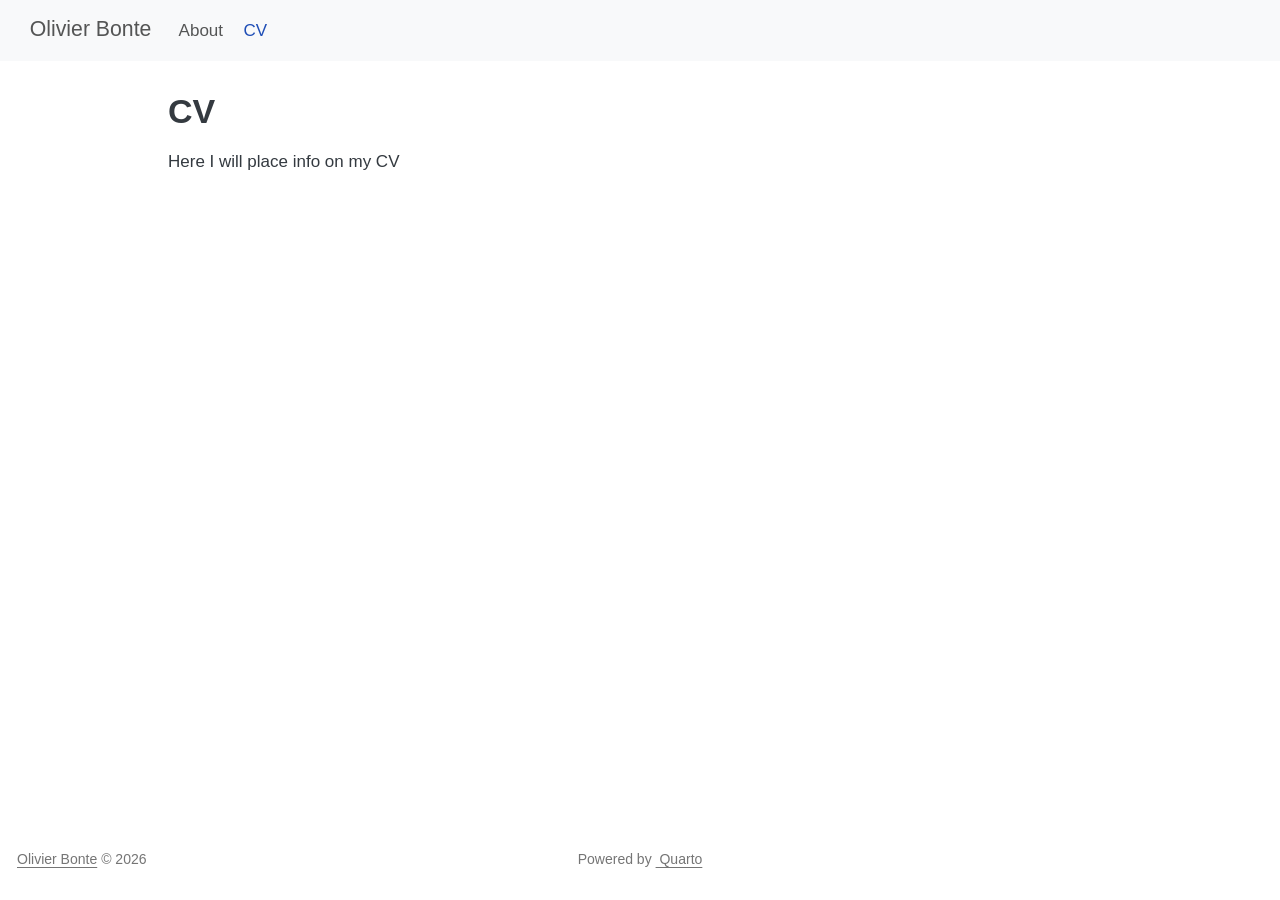
==== index.html @ fb82243d "Built site for gh-pages" ====
<html xmlns="http://www.w3.org/1999/xhtml">    
  <head>      
    <title>Redirect to CV.html</title>      
    <meta http-equiv="refresh" content="0;URL='CV.html'" />    
  </head>    
  <body> 
  </body>  
</html>
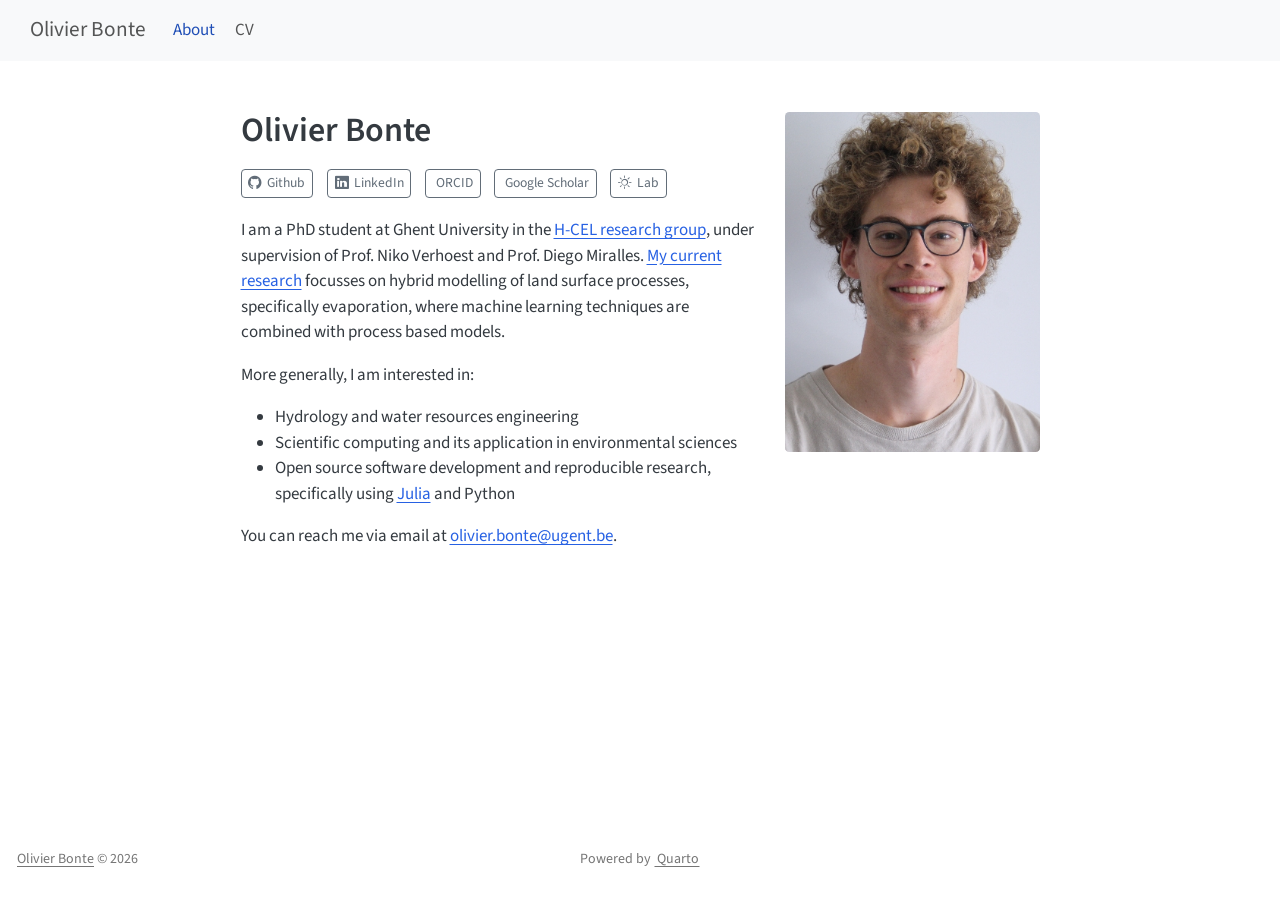
==== commit 1010b125: "Built site for gh-pages" ====
--- a/index.html
+++ b/index.html
@@ -1,8 +1,573 @@
-<html xmlns="http://www.w3.org/1999/xhtml">    
-  <head>      
-    <title>Redirect to CV.html</title>      
-    <meta http-equiv="refresh" content="0;URL='CV.html'" />    
-  </head>    
-  <body> 
-  </body>  
-</html>     
+<!DOCTYPE html>
+<html xmlns="http://www.w3.org/1999/xhtml" lang="en" xml:lang="en"><head>
+
+<meta charset="utf-8">
+<meta name="generator" content="quarto-1.8.26">
+
+<meta name="viewport" content="width=device-width, initial-scale=1.0, user-scalable=yes">
+
+
+<title>Olivier Bonte</title>
+<style>
+code{white-space: pre-wrap;}
+span.smallcaps{font-variant: small-caps;}
+div.columns{display: flex; gap: min(4vw, 1.5em);}
+div.column{flex: auto; overflow-x: auto;}
+div.hanging-indent{margin-left: 1.5em; text-indent: -1.5em;}
+ul.task-list{list-style: none;}
+ul.task-list li input[type="checkbox"] {
+  width: 0.8em;
+  margin: 0 0.8em 0.2em -1em; /* quarto-specific, see https://github.com/quarto-dev/quarto-cli/issues/4556 */ 
+  vertical-align: middle;
+}
+</style>
+
+
+<script src="site_libs/quarto-nav/quarto-nav.js"></script>
+<script src="site_libs/quarto-nav/headroom.min.js"></script>
+<script src="site_libs/clipboard/clipboard.min.js"></script>
+<script src="site_libs/quarto-search/autocomplete.umd.js"></script>
+<script src="site_libs/quarto-search/fuse.min.js"></script>
+<script src="site_libs/quarto-search/quarto-search.js"></script>
+<meta name="quarto:offset" content="./">
+<script src="site_libs/quarto-html/quarto.js" type="module"></script>
+<script src="site_libs/quarto-html/tabsets/tabsets.js" type="module"></script>
+<script src="site_libs/quarto-html/axe/axe-check.js" type="module"></script>
+<script src="site_libs/quarto-html/popper.min.js"></script>
+<script src="site_libs/quarto-html/tippy.umd.min.js"></script>
+<link href="site_libs/quarto-html/tippy.css" rel="stylesheet">
+<link href="site_libs/quarto-html/quarto-syntax-highlighting-587c61ba64f3a5504c4d52d930310e48.css" rel="stylesheet" id="quarto-text-highlighting-styles">
+<script src="site_libs/bootstrap/bootstrap.min.js"></script>
+<link href="site_libs/bootstrap/bootstrap-icons.css" rel="stylesheet">
+<link href="site_libs/bootstrap/bootstrap-18102c1e2682315b4e22595c1e4b516d.min.css" rel="stylesheet" append-hash="true" id="quarto-bootstrap" data-mode="light">
+<script src="site_libs/quarto-contrib/iconify-3.0.0/iconify-icon.min.js"></script>
+<script id="quarto-search-options" type="application/json">{
+  "location": "navbar",
+  "copy-button": false,
+  "collapse-after": 3,
+  "panel-placement": "end",
+  "type": "overlay",
+  "limit": 50,
+  "keyboard-shortcut": [
+    "f",
+    "/",
+    "s"
+  ],
+  "show-item-context": false,
+  "language": {
+    "search-no-results-text": "No results",
+    "search-matching-documents-text": "matching documents",
+    "search-copy-link-title": "Copy link to search",
+    "search-hide-matches-text": "Hide additional matches",
+    "search-more-match-text": "more match in this document",
+    "search-more-matches-text": "more matches in this document",
+    "search-clear-button-title": "Clear",
+    "search-text-placeholder": "",
+    "search-detached-cancel-button-title": "Cancel",
+    "search-submit-button-title": "Submit",
+    "search-label": "Search"
+  }
+}</script>
+
+
+<link rel="stylesheet" href="styles.css">
+</head>
+
+<body class="nav-fixed fullcontent quarto-light">
+
+<div id="quarto-search-results"></div>
+  <header id="quarto-header" class="headroom fixed-top">
+    <nav class="navbar navbar-expand-lg " data-bs-theme="dark">
+      <div class="navbar-container container-fluid">
+      <div class="navbar-brand-container mx-auto">
+    <a class="navbar-brand" href="./index.html">
+    <span class="navbar-title">Olivier Bonte</span>
+    </a>
+  </div>
+            <div id="quarto-search" class="" title="Search"></div>
+          <button class="navbar-toggler" type="button" data-bs-toggle="collapse" data-bs-target="#navbarCollapse" aria-controls="navbarCollapse" role="menu" aria-expanded="false" aria-label="Toggle navigation" onclick="if (window.quartoToggleHeadroom) { window.quartoToggleHeadroom(); }">
+  <span class="navbar-toggler-icon"></span>
+</button>
+          <div class="collapse navbar-collapse" id="navbarCollapse">
+            <ul class="navbar-nav navbar-nav-scroll me-auto">
+  <li class="nav-item">
+    <a class="nav-link active" href="./index.html" aria-current="page"> 
+<span class="menu-text">About</span></a>
+  </li>  
+  <li class="nav-item">
+    <a class="nav-link" href="./CV.html"> 
+<span class="menu-text">CV</span></a>
+  </li>  
+</ul>
+          </div> <!-- /navcollapse -->
+            <div class="quarto-navbar-tools">
+</div>
+      </div> <!-- /container-fluid -->
+    </nav>
+</header>
+<!-- content -->
+<div id="quarto-content" class="quarto-container page-columns page-rows-contents page-layout-article page-navbar">
+<!-- sidebar -->
+<!-- margin-sidebar -->
+    
+<!-- main -->
+<div class="quarto-about-solana column-body">
+  <div class="about-entity">
+    <div class="entity-contents">
+      <header id="title-block-header" class="quarto-title-block default">
+<div class="quarto-title">
+<h1 class="title">Olivier Bonte</h1>
+</div>
+<div class="quarto-title-meta">
+  </div>
+</header> <div class="about-links">
+  <a href="https://github.com/olivierbonte" class="about-link" rel="" target="">
+    <i class="bi bi-github"></i>
+     <span class="about-link-text">Github</span>
+  </a>
+  <a href="https://www.linkedin.com/in/olivier-bonte-90205324b/" class="about-link" rel="" target="">
+    <i class="bi bi-linkedin"></i>
+     <span class="about-link-text">LinkedIn</span>
+  </a>
+  <a href="https://orcid.org/0000-0003-1806-7572" class="about-link" rel="" target="">
+     <span class="about-link-text"><iconify-icon role="img" inline="" icon="fa7-brands:orcid" aria-label="Icon orcid from fa7-brands Iconify.design set." title="Icon orcid from fa7-brands Iconify.design set."></iconify-icon> ORCID</span>
+  </a>
+  <a href="https://scholar.google.com/citations?user=fWr3m00AAAAJ&amp;hl=en" class="about-link" rel="" target="">
+     <span class="about-link-text"><iconify-icon role="img" inline="" icon="academicons:google-scholar" aria-label="Icon google-scholar from academicons Iconify.design set." title="Icon google-scholar from academicons Iconify.design set."></iconify-icon> Google Scholar</span>
+  </a>
+  <a href="https://www.ugent.be/bw/environment/en/research/h-cel" class="about-link" rel="" target="">
+    <i class="bi bi-sun"></i>
+     <span class="about-link-text">Lab</span>
+  </a>
+</div>
+      <div class="about-contents"><main class="content" id="quarto-document-content">
+<p>I am a PhD student at Ghent University in the <a href="https://www.ugent.be/bw/environment/en/research/h-cel">H-CEL research group</a>, under supervision of Prof.&nbsp;Niko Verhoest and Prof.&nbsp;Diego Miralles. <a href="https://github.com/olivierbonte/DifferentiableEvaporation">My current research</a> focusses on hybrid modelling of land surface processes, specifically evaporation, where machine learning techniques are combined with process based models.</p>
+<p>More generally, I am interested in:</p>
+<ul>
+<li>Hydrology and water resources engineering</li>
+<li>Scientific computing and its application in environmental sciences</li>
+<li>Open source software development and reproducible research, specifically using <a href="https://julialang.org/">Julia</a> and Python</li>
+</ul>
+<p>You can reach me via email at <a href="mailto:olivier.bonte@ugent.be">olivier.bonte@ugent.be</a>.</p>
+
+
+</main></div>
+    </div>
+    <img src="data/figures/ugentcard.jpg" class="about-image
+  rounded " style="width: 15em;">
+  </div>
+</div>
+ <!-- /main -->
+<script id="quarto-html-after-body" type="application/javascript">
+  window.document.addEventListener("DOMContentLoaded", function (event) {
+    const isCodeAnnotation = (el) => {
+      for (const clz of el.classList) {
+        if (clz.startsWith('code-annotation-')) {                     
+          return true;
+        }
+      }
+      return false;
+    }
+    const onCopySuccess = function(e) {
+      // button target
+      const button = e.trigger;
+      // don't keep focus
+      button.blur();
+      // flash "checked"
+      button.classList.add('code-copy-button-checked');
+      var currentTitle = button.getAttribute("title");
+      button.setAttribute("title", "Copied!");
+      let tooltip;
+      if (window.bootstrap) {
+        button.setAttribute("data-bs-toggle", "tooltip");
+        button.setAttribute("data-bs-placement", "left");
+        button.setAttribute("data-bs-title", "Copied!");
+        tooltip = new bootstrap.Tooltip(button, 
+          { trigger: "manual", 
+            customClass: "code-copy-button-tooltip",
+            offset: [0, -8]});
+        tooltip.show();    
+      }
+      setTimeout(function() {
+        if (tooltip) {
+          tooltip.hide();
+          button.removeAttribute("data-bs-title");
+          button.removeAttribute("data-bs-toggle");
+          button.removeAttribute("data-bs-placement");
+        }
+        button.setAttribute("title", currentTitle);
+        button.classList.remove('code-copy-button-checked');
+      }, 1000);
+      // clear code selection
+      e.clearSelection();
+    }
+    const getTextToCopy = function(trigger) {
+      const outerScaffold = trigger.parentElement.cloneNode(true);
+      const codeEl = outerScaffold.querySelector('code');
+      for (const childEl of codeEl.children) {
+        if (isCodeAnnotation(childEl)) {
+          childEl.remove();
+        }
+      }
+      return codeEl.innerText;
+    }
+    const clipboard = new window.ClipboardJS('.code-copy-button:not([data-in-quarto-modal])', {
+      text: getTextToCopy
+    });
+    clipboard.on('success', onCopySuccess);
+    if (window.document.getElementById('quarto-embedded-source-code-modal')) {
+      const clipboardModal = new window.ClipboardJS('.code-copy-button[data-in-quarto-modal]', {
+        text: getTextToCopy,
+        container: window.document.getElementById('quarto-embedded-source-code-modal')
+      });
+      clipboardModal.on('success', onCopySuccess);
+    }
+      var localhostRegex = new RegExp(/^(?:http|https):\/\/localhost\:?[0-9]*\//);
+      var mailtoRegex = new RegExp(/^mailto:/);
+        var filterRegex = new RegExp("https:\/\/olivierbonte\.github\.io\/");
+      var isInternal = (href) => {
+          return filterRegex.test(href) || localhostRegex.test(href) || mailtoRegex.test(href);
+      }
+      // Inspect non-navigation links and adorn them if external
+     var links = window.document.querySelectorAll('a[href]:not(.nav-link):not(.navbar-brand):not(.toc-action):not(.sidebar-link):not(.sidebar-item-toggle):not(.pagination-link):not(.no-external):not([aria-hidden]):not(.dropdown-item):not(.quarto-navigation-tool):not(.about-link)');
+      for (var i=0; i<links.length; i++) {
+        const link = links[i];
+        if (!isInternal(link.href)) {
+          // undo the damage that might have been done by quarto-nav.js in the case of
+          // links that we want to consider external
+          if (link.dataset.originalHref !== undefined) {
+            link.href = link.dataset.originalHref;
+          }
+        }
+      }
+    function tippyHover(el, contentFn, onTriggerFn, onUntriggerFn) {
+      const config = {
+        allowHTML: true,
+        maxWidth: 500,
+        delay: 100,
+        arrow: false,
+        appendTo: function(el) {
+            return el.parentElement;
+        },
+        interactive: true,
+        interactiveBorder: 10,
+        theme: 'quarto',
+        placement: 'bottom-start',
+      };
+      if (contentFn) {
+        config.content = contentFn;
+      }
+      if (onTriggerFn) {
+        config.onTrigger = onTriggerFn;
+      }
+      if (onUntriggerFn) {
+        config.onUntrigger = onUntriggerFn;
+      }
+      window.tippy(el, config); 
+    }
+    const noterefs = window.document.querySelectorAll('a[role="doc-noteref"]');
+    for (var i=0; i<noterefs.length; i++) {
+      const ref = noterefs[i];
+      tippyHover(ref, function() {
+        // use id or data attribute instead here
+        let href = ref.getAttribute('data-footnote-href') || ref.getAttribute('href');
+        try { href = new URL(href).hash; } catch {}
+        const id = href.replace(/^#\/?/, "");
+        const note = window.document.getElementById(id);
+        if (note) {
+          return note.innerHTML;
+        } else {
+          return "";
+        }
+      });
+    }
+    const xrefs = window.document.querySelectorAll('a.quarto-xref');
+    const processXRef = (id, note) => {
+      // Strip column container classes
+      const stripColumnClz = (el) => {
+        el.classList.remove("page-full", "page-columns");
+        if (el.children) {
+          for (const child of el.children) {
+            stripColumnClz(child);
+          }
+        }
+      }
+      stripColumnClz(note)
+      if (id === null || id.startsWith('sec-')) {
+        // Special case sections, only their first couple elements
+        const container = document.createElement("div");
+        if (note.children && note.children.length > 2) {
+          container.appendChild(note.children[0].cloneNode(true));
+          for (let i = 1; i < note.children.length; i++) {
+            const child = note.children[i];
+            if (child.tagName === "P" && child.innerText === "") {
+              continue;
+            } else {
+              container.appendChild(child.cloneNode(true));
+              break;
+            }
+          }
+          if (window.Quarto?.typesetMath) {
+            window.Quarto.typesetMath(container);
+          }
+          return container.innerHTML
+        } else {
+          if (window.Quarto?.typesetMath) {
+            window.Quarto.typesetMath(note);
+          }
+          return note.innerHTML;
+        }
+      } else {
+        // Remove any anchor links if they are present
+        const anchorLink = note.querySelector('a.anchorjs-link');
+        if (anchorLink) {
+          anchorLink.remove();
+        }
+        if (window.Quarto?.typesetMath) {
+          window.Quarto.typesetMath(note);
+        }
+        if (note.classList.contains("callout")) {
+          return note.outerHTML;
+        } else {
+          return note.innerHTML;
+        }
+      }
+    }
+    for (var i=0; i<xrefs.length; i++) {
+      const xref = xrefs[i];
+      tippyHover(xref, undefined, function(instance) {
+        instance.disable();
+        let url = xref.getAttribute('href');
+        let hash = undefined; 
+        if (url.startsWith('#')) {
+          hash = url;
+        } else {
+          try { hash = new URL(url).hash; } catch {}
+        }
+        if (hash) {
+          const id = hash.replace(/^#\/?/, "");
+          const note = window.document.getElementById(id);
+          if (note !== null) {
+            try {
+              const html = processXRef(id, note.cloneNode(true));
+              instance.setContent(html);
+            } finally {
+              instance.enable();
+              instance.show();
+            }
+          } else {
+            // See if we can fetch this
+            fetch(url.split('#')[0])
+            .then(res => res.text())
+            .then(html => {
+              const parser = new DOMParser();
+              const htmlDoc = parser.parseFromString(html, "text/html");
+              const note = htmlDoc.getElementById(id);
+              if (note !== null) {
+                const html = processXRef(id, note);
+                instance.setContent(html);
+              } 
+            }).finally(() => {
+              instance.enable();
+              instance.show();
+            });
+          }
+        } else {
+          // See if we can fetch a full url (with no hash to target)
+          // This is a special case and we should probably do some content thinning / targeting
+          fetch(url)
+          .then(res => res.text())
+          .then(html => {
+            const parser = new DOMParser();
+            const htmlDoc = parser.parseFromString(html, "text/html");
+            const note = htmlDoc.querySelector('main.content');
+            if (note !== null) {
+              // This should only happen for chapter cross references
+              // (since there is no id in the URL)
+              // remove the first header
+              if (note.children.length > 0 && note.children[0].tagName === "HEADER") {
+                note.children[0].remove();
+              }
+              const html = processXRef(null, note);
+              instance.setContent(html);
+            } 
+          }).finally(() => {
+            instance.enable();
+            instance.show();
+          });
+        }
+      }, function(instance) {
+      });
+    }
+        let selectedAnnoteEl;
+        const selectorForAnnotation = ( cell, annotation) => {
+          let cellAttr = 'data-code-cell="' + cell + '"';
+          let lineAttr = 'data-code-annotation="' +  annotation + '"';
+          const selector = 'span[' + cellAttr + '][' + lineAttr + ']';
+          return selector;
+        }
+        const selectCodeLines = (annoteEl) => {
+          const doc = window.document;
+          const targetCell = annoteEl.getAttribute("data-target-cell");
+          const targetAnnotation = annoteEl.getAttribute("data-target-annotation");
+          const annoteSpan = window.document.querySelector(selectorForAnnotation(targetCell, targetAnnotation));
+          const lines = annoteSpan.getAttribute("data-code-lines").split(",");
+          const lineIds = lines.map((line) => {
+            return targetCell + "-" + line;
+          })
+          let top = null;
+          let height = null;
+          let parent = null;
+          if (lineIds.length > 0) {
+              //compute the position of the single el (top and bottom and make a div)
+              const el = window.document.getElementById(lineIds[0]);
+              top = el.offsetTop;
+              height = el.offsetHeight;
+              parent = el.parentElement.parentElement;
+            if (lineIds.length > 1) {
+              const lastEl = window.document.getElementById(lineIds[lineIds.length - 1]);
+              const bottom = lastEl.offsetTop + lastEl.offsetHeight;
+              height = bottom - top;
+            }
+            if (top !== null && height !== null && parent !== null) {
+              // cook up a div (if necessary) and position it 
+              let div = window.document.getElementById("code-annotation-line-highlight");
+              if (div === null) {
+                div = window.document.createElement("div");
+                div.setAttribute("id", "code-annotation-line-highlight");
+                div.style.position = 'absolute';
+                parent.appendChild(div);
+              }
+              div.style.top = top - 2 + "px";
+              div.style.height = height + 4 + "px";
+              div.style.left = 0;
+              let gutterDiv = window.document.getElementById("code-annotation-line-highlight-gutter");
+              if (gutterDiv === null) {
+                gutterDiv = window.document.createElement("div");
+                gutterDiv.setAttribute("id", "code-annotation-line-highlight-gutter");
+                gutterDiv.style.position = 'absolute';
+                const codeCell = window.document.getElementById(targetCell);
+                const gutter = codeCell.querySelector('.code-annotation-gutter');
+                gutter.appendChild(gutterDiv);
+              }
+              gutterDiv.style.top = top - 2 + "px";
+              gutterDiv.style.height = height + 4 + "px";
+            }
+            selectedAnnoteEl = annoteEl;
+          }
+        };
+        const unselectCodeLines = () => {
+          const elementsIds = ["code-annotation-line-highlight", "code-annotation-line-highlight-gutter"];
+          elementsIds.forEach((elId) => {
+            const div = window.document.getElementById(elId);
+            if (div) {
+              div.remove();
+            }
+          });
+          selectedAnnoteEl = undefined;
+        };
+          // Handle positioning of the toggle
+      window.addEventListener(
+        "resize",
+        throttle(() => {
+          elRect = undefined;
+          if (selectedAnnoteEl) {
+            selectCodeLines(selectedAnnoteEl);
+          }
+        }, 10)
+      );
+      function throttle(fn, ms) {
+      let throttle = false;
+      let timer;
+        return (...args) => {
+          if(!throttle) { // first call gets through
+              fn.apply(this, args);
+              throttle = true;
+          } else { // all the others get throttled
+              if(timer) clearTimeout(timer); // cancel #2
+              timer = setTimeout(() => {
+                fn.apply(this, args);
+                timer = throttle = false;
+              }, ms);
+          }
+        };
+      }
+        // Attach click handler to the DT
+        const annoteDls = window.document.querySelectorAll('dt[data-target-cell]');
+        for (const annoteDlNode of annoteDls) {
+          annoteDlNode.addEventListener('click', (event) => {
+            const clickedEl = event.target;
+            if (clickedEl !== selectedAnnoteEl) {
+              unselectCodeLines();
+              const activeEl = window.document.querySelector('dt[data-target-cell].code-annotation-active');
+              if (activeEl) {
+                activeEl.classList.remove('code-annotation-active');
+              }
+              selectCodeLines(clickedEl);
+              clickedEl.classList.add('code-annotation-active');
+            } else {
+              // Unselect the line
+              unselectCodeLines();
+              clickedEl.classList.remove('code-annotation-active');
+            }
+          });
+        }
+    const findCites = (el) => {
+      const parentEl = el.parentElement;
+      if (parentEl) {
+        const cites = parentEl.dataset.cites;
+        if (cites) {
+          return {
+            el,
+            cites: cites.split(' ')
+          };
+        } else {
+          return findCites(el.parentElement)
+        }
+      } else {
+        return undefined;
+      }
+    };
+    var bibliorefs = window.document.querySelectorAll('a[role="doc-biblioref"]');
+    for (var i=0; i<bibliorefs.length; i++) {
+      const ref = bibliorefs[i];
+      const citeInfo = findCites(ref);
+      if (citeInfo) {
+        tippyHover(citeInfo.el, function() {
+          var popup = window.document.createElement('div');
+          citeInfo.cites.forEach(function(cite) {
+            var citeDiv = window.document.createElement('div');
+            citeDiv.classList.add('hanging-indent');
+            citeDiv.classList.add('csl-entry');
+            var biblioDiv = window.document.getElementById('ref-' + cite);
+            if (biblioDiv) {
+              citeDiv.innerHTML = biblioDiv.innerHTML;
+            }
+            popup.appendChild(citeDiv);
+          });
+          return popup.innerHTML;
+        });
+      }
+    }
+  });
+  </script>
+</div> <!-- /content -->
+<footer class="footer">
+  <div class="nav-footer">
+    <div class="nav-footer-left">
+<a href="https://olivierbonte.github.io">Olivier Bonte</a> ©
+<script>document.write(new Date().getFullYear())</script>
+</div>   
+    <div class="nav-footer-center">
+<p>Powered by <a href="https://quarto.org"><iconify-icon role="img" inline="" icon="simple-icons:quarto" aria-label="Icon quarto from simple-icons Iconify.design set." title="Icon quarto from simple-icons Iconify.design set."></iconify-icon> Quarto</a></p>
+</div>
+    <div class="nav-footer-right">
+      &nbsp;
+    </div>
+  </div>
+</footer>
+
+
+
+
+</body></html>
--- a/site_libs/quarto-html/tippy.css
+++ b/site_libs/quarto-html/tippy.css
@@ -0,0 +1 @@
+.tippy-box[data-animation=fade][data-state=hidden]{opacity:0}[data-tippy-root]{max-width:calc(100vw - 10px)}.tippy-box{position:relative;background-color:#333;color:#fff;border-radius:4px;font-size:14px;line-height:1.4;white-space:normal;outline:0;transition-property:transform,visibility,opacity}.tippy-box[data-placement^=top]>.tippy-arrow{bottom:0}.tippy-box[data-placement^=top]>.tippy-arrow:before{bottom:-7px;left:0;border-width:8px 8px 0;border-top-color:initial;transform-origin:center top}.tippy-box[data-placement^=bottom]>.tippy-arrow{top:0}.tippy-box[data-placement^=bottom]>.tippy-arrow:before{top:-7px;left:0;border-width:0 8px 8px;border-bottom-color:initial;transform-origin:center bottom}.tippy-box[data-placement^=left]>.tippy-arrow{right:0}.tippy-box[data-placement^=left]>.tippy-arrow:before{border-width:8px 0 8px 8px;border-left-color:initial;right:-7px;transform-origin:center left}.tippy-box[data-placement^=right]>.tippy-arrow{left:0}.tippy-box[data-placement^=right]>.tippy-arrow:before{left:-7px;border-width:8px 8px 8px 0;border-right-color:initial;transform-origin:center right}.tippy-box[data-inertia][data-state=visible]{transition-timing-function:cubic-bezier(.54,1.5,.38,1.11)}.tippy-arrow{width:16px;height:16px;color:#333}.tippy-arrow:before{content:"";position:absolute;border-color:transparent;border-style:solid}.tippy-content{position:relative;padding:5px 9px;z-index:1}
--- a/site_libs/quarto-html/quarto-syntax-highlighting-587c61ba64f3a5504c4d52d930310e48.css
+++ b/site_libs/quarto-html/quarto-syntax-highlighting-587c61ba64f3a5504c4d52d930310e48.css
@@ -0,0 +1,236 @@
+/* quarto syntax highlight colors */
+:root {
+  --quarto-hl-ot-color: #003B4F;
+  --quarto-hl-at-color: #657422;
+  --quarto-hl-ss-color: #20794D;
+  --quarto-hl-an-color: #5E5E5E;
+  --quarto-hl-fu-color: #4758AB;
+  --quarto-hl-st-color: #20794D;
+  --quarto-hl-cf-color: #003B4F;
+  --quarto-hl-op-color: #5E5E5E;
+  --quarto-hl-er-color: #AD0000;
+  --quarto-hl-bn-color: #AD0000;
+  --quarto-hl-al-color: #AD0000;
+  --quarto-hl-va-color: #111111;
+  --quarto-hl-bu-color: inherit;
+  --quarto-hl-ex-color: inherit;
+  --quarto-hl-pp-color: #AD0000;
+  --quarto-hl-in-color: #5E5E5E;
+  --quarto-hl-vs-color: #20794D;
+  --quarto-hl-wa-color: #5E5E5E;
+  --quarto-hl-do-color: #5E5E5E;
+  --quarto-hl-im-color: #00769E;
+  --quarto-hl-ch-color: #20794D;
+  --quarto-hl-dt-color: #AD0000;
+  --quarto-hl-fl-color: #AD0000;
+  --quarto-hl-co-color: #5E5E5E;
+  --quarto-hl-cv-color: #5E5E5E;
+  --quarto-hl-cn-color: #8f5902;
+  --quarto-hl-sc-color: #5E5E5E;
+  --quarto-hl-dv-color: #AD0000;
+  --quarto-hl-kw-color: #003B4F;
+}
+
+/* other quarto variables */
+:root {
+  --quarto-font-monospace: SFMono-Regular, Menlo, Monaco, Consolas, "Liberation Mono", "Courier New", monospace;
+}
+
+/* syntax highlight based on Pandoc's rules */
+pre > code.sourceCode > span {
+  color: #003B4F;
+}
+
+code.sourceCode > span {
+  color: #003B4F;
+}
+
+div.sourceCode,
+div.sourceCode pre.sourceCode {
+  color: #003B4F;
+}
+
+/* Normal */
+code span {
+  color: #003B4F;
+}
+
+/* Alert */
+code span.al {
+  color: #AD0000;
+  font-style: inherit;
+}
+
+/* Annotation */
+code span.an {
+  color: #5E5E5E;
+  font-style: inherit;
+}
+
+/* Attribute */
+code span.at {
+  color: #657422;
+  font-style: inherit;
+}
+
+/* BaseN */
+code span.bn {
+  color: #AD0000;
+  font-style: inherit;
+}
+
+/* BuiltIn */
+code span.bu {
+  font-style: inherit;
+}
+
+/* ControlFlow */
+code span.cf {
+  color: #003B4F;
+  font-weight: bold;
+  font-style: inherit;
+}
+
+/* Char */
+code span.ch {
+  color: #20794D;
+  font-style: inherit;
+}
+
+/* Constant */
+code span.cn {
+  color: #8f5902;
+  font-style: inherit;
+}
+
+/* Comment */
+code span.co {
+  color: #5E5E5E;
+  font-style: inherit;
+}
+
+/* CommentVar */
+code span.cv {
+  color: #5E5E5E;
+  font-style: italic;
+}
+
+/* Documentation */
+code span.do {
+  color: #5E5E5E;
+  font-style: italic;
+}
+
+/* DataType */
+code span.dt {
+  color: #AD0000;
+  font-style: inherit;
+}
+
+/* DecVal */
+code span.dv {
+  color: #AD0000;
+  font-style: inherit;
+}
+
+/* Error */
+code span.er {
+  color: #AD0000;
+  font-style: inherit;
+}
+
+/* Extension */
+code span.ex {
+  font-style: inherit;
+}
+
+/* Float */
+code span.fl {
+  color: #AD0000;
+  font-style: inherit;
+}
+
+/* Function */
+code span.fu {
+  color: #4758AB;
+  font-style: inherit;
+}
+
+/* Import */
+code span.im {
+  color: #00769E;
+  font-style: inherit;
+}
+
+/* Information */
+code span.in {
+  color: #5E5E5E;
+  font-style: inherit;
+}
+
+/* Keyword */
+code span.kw {
+  color: #003B4F;
+  font-weight: bold;
+  font-style: inherit;
+}
+
+/* Operator */
+code span.op {
+  color: #5E5E5E;
+  font-style: inherit;
+}
+
+/* Other */
+code span.ot {
+  color: #003B4F;
+  font-style: inherit;
+}
+
+/* Preprocessor */
+code span.pp {
+  color: #AD0000;
+  font-style: inherit;
+}
+
+/* SpecialChar */
+code span.sc {
+  color: #5E5E5E;
+  font-style: inherit;
+}
+
+/* SpecialString */
+code span.ss {
+  color: #20794D;
+  font-style: inherit;
+}
+
+/* String */
+code span.st {
+  color: #20794D;
+  font-style: inherit;
+}
+
+/* Variable */
+code span.va {
+  color: #111111;
+  font-style: inherit;
+}
+
+/* VerbatimString */
+code span.vs {
+  color: #20794D;
+  font-style: inherit;
+}
+
+/* Warning */
+code span.wa {
+  color: #5E5E5E;
+  font-style: italic;
+}
+
+.prevent-inlining {
+  content: "</";
+}
+
+/*# sourceMappingURL=2dce1cc6c82594539e1579de68416b47.css.map */
--- a/styles.css
+++ b/styles.css
@@ -0,0 +1 @@
+/* css styles */
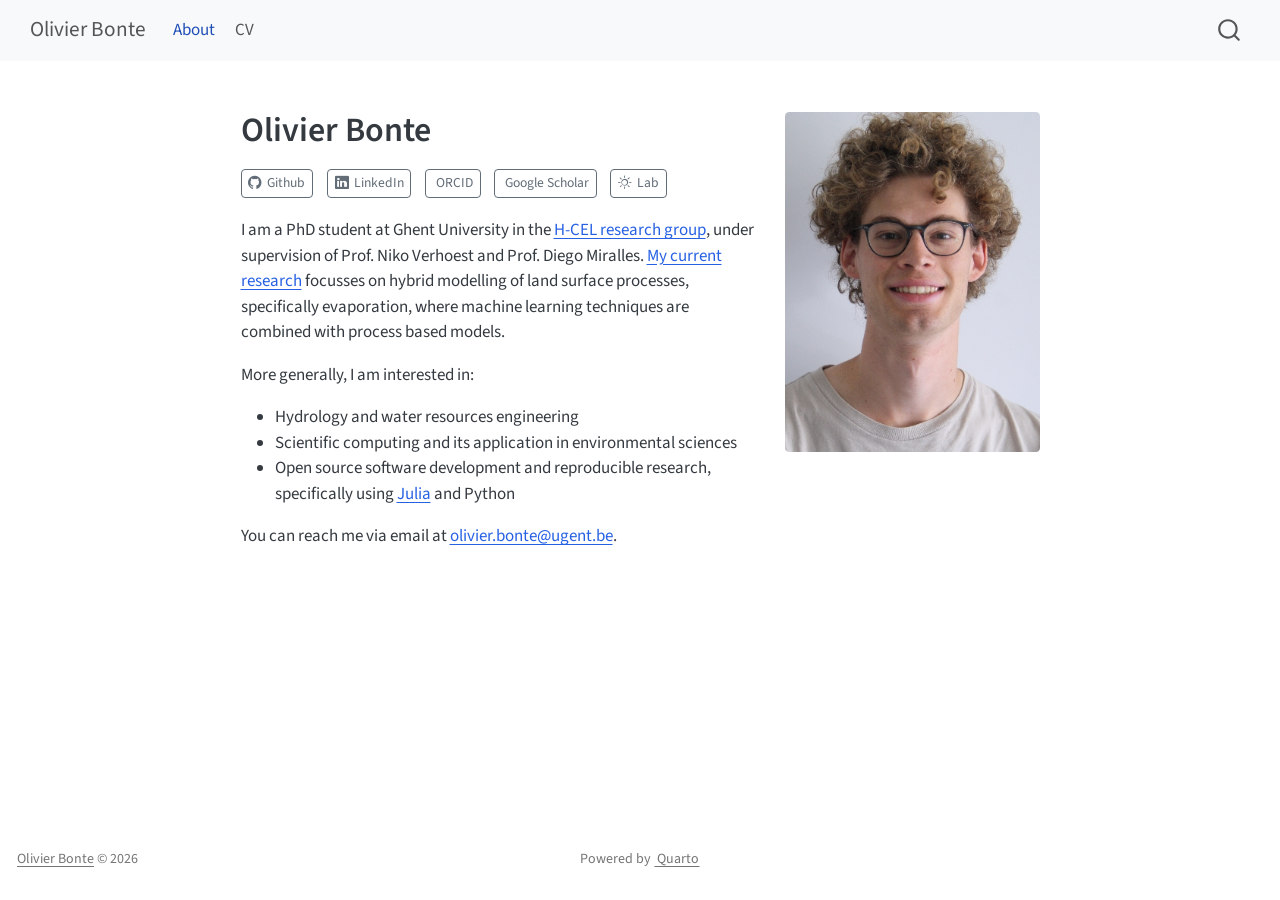
==== commit ffbcfe18: "Built site for gh-pages" ====
--- a/index.html
+++ b/index.html
@@ -2,13 +2,16 @@
 <html xmlns="http://www.w3.org/1999/xhtml" lang="en" xml:lang="en"><head>
 
 <meta charset="utf-8">
-<meta name="generator" content="quarto-1.8.26">
+<meta name="generator" content="quarto-1.9.37">
 
 <meta name="viewport" content="width=device-width, initial-scale=1.0, user-scalable=yes">
 
 
 <title>Olivier Bonte</title>
 <style>
+/* Default styles provided by pandoc.
+** See https://pandoc.org/MANUAL.html#variables-for-html for config info.
+*/
 code{white-space: pre-wrap;}
 span.smallcaps{font-variant: small-caps;}
 div.columns{display: flex; gap: min(4vw, 1.5em);}
@@ -32,14 +35,13 @@
 <meta name="quarto:offset" content="./">
 <script src="site_libs/quarto-html/quarto.js" type="module"></script>
 <script src="site_libs/quarto-html/tabsets/tabsets.js" type="module"></script>
-<script src="site_libs/quarto-html/axe/axe-check.js" type="module"></script>
 <script src="site_libs/quarto-html/popper.min.js"></script>
 <script src="site_libs/quarto-html/tippy.umd.min.js"></script>
 <link href="site_libs/quarto-html/tippy.css" rel="stylesheet">
-<link href="site_libs/quarto-html/quarto-syntax-highlighting-587c61ba64f3a5504c4d52d930310e48.css" rel="stylesheet" id="quarto-text-highlighting-styles">
+<link href="site_libs/quarto-html/quarto-syntax-highlighting-7f8f88aac4f3542376d5c11b86a4c14d.css" rel="stylesheet" id="quarto-text-highlighting-styles">
 <script src="site_libs/bootstrap/bootstrap.min.js"></script>
 <link href="site_libs/bootstrap/bootstrap-icons.css" rel="stylesheet">
-<link href="site_libs/bootstrap/bootstrap-18102c1e2682315b4e22595c1e4b516d.min.css" rel="stylesheet" append-hash="true" id="quarto-bootstrap" data-mode="light">
+<link href="site_libs/bootstrap/bootstrap-4897d45d2f75ed4f519693be625836c5.min.css" rel="stylesheet" append-hash="true" id="quarto-bootstrap" data-mode="light">
 <script src="site_libs/quarto-contrib/iconify-3.0.0/iconify-icon.min.js"></script>
 <script id="quarto-search-options" type="application/json">{
   "location": "navbar",
--- a/site_libs/quarto-html/quarto-syntax-highlighting-7f8f88aac4f3542376d5c11b86a4c14d.css
+++ b/site_libs/quarto-html/quarto-syntax-highlighting-7f8f88aac4f3542376d5c11b86a4c14d.css
@@ -0,0 +1,236 @@
+/* quarto syntax highlight colors */
+:root {
+  --quarto-hl-ot-color: #003B4F;
+  --quarto-hl-at-color: #657422;
+  --quarto-hl-ss-color: #20794D;
+  --quarto-hl-an-color: #5E5E5E;
+  --quarto-hl-fu-color: #4758AB;
+  --quarto-hl-st-color: #20794D;
+  --quarto-hl-cf-color: #003B4F;
+  --quarto-hl-op-color: #5E5E5E;
+  --quarto-hl-er-color: #AD0000;
+  --quarto-hl-bn-color: #AD0000;
+  --quarto-hl-al-color: #AD0000;
+  --quarto-hl-va-color: #111111;
+  --quarto-hl-bu-color: inherit;
+  --quarto-hl-ex-color: inherit;
+  --quarto-hl-pp-color: #AD0000;
+  --quarto-hl-in-color: #5E5E5E;
+  --quarto-hl-vs-color: #20794D;
+  --quarto-hl-wa-color: #5E5E5E;
+  --quarto-hl-do-color: #5E5E5E;
+  --quarto-hl-im-color: #00769E;
+  --quarto-hl-ch-color: #20794D;
+  --quarto-hl-dt-color: #AD0000;
+  --quarto-hl-fl-color: #AD0000;
+  --quarto-hl-co-color: #5E5E5E;
+  --quarto-hl-cv-color: #5E5E5E;
+  --quarto-hl-cn-color: #8f5902;
+  --quarto-hl-sc-color: #5E5E5E;
+  --quarto-hl-dv-color: #AD0000;
+  --quarto-hl-kw-color: #003B4F;
+}
+
+/* other quarto variables */
+:root {
+  --quarto-font-monospace: SFMono-Regular, Menlo, Monaco, Consolas, "Liberation Mono", "Courier New", monospace;
+}
+
+/* syntax highlight based on Pandoc's rules */
+pre > code.sourceCode > span {
+  color: #003B4F;
+}
+
+code.sourceCode > span {
+  color: #003B4F;
+}
+
+div.sourceCode,
+div.sourceCode pre.sourceCode {
+  color: #003B4F;
+}
+
+/* Normal */
+code span {
+  color: #003B4F;
+}
+
+/* Alert */
+code span.al {
+  color: #AD0000;
+  font-style: inherit;
+}
+
+/* Annotation */
+code span.an {
+  color: #5E5E5E;
+  font-style: inherit;
+}
+
+/* Attribute */
+code span.at {
+  color: #657422;
+  font-style: inherit;
+}
+
+/* BaseN */
+code span.bn {
+  color: #AD0000;
+  font-style: inherit;
+}
+
+/* BuiltIn */
+code span.bu {
+  font-style: inherit;
+}
+
+/* ControlFlow */
+code span.cf {
+  color: #003B4F;
+  font-weight: bold;
+  font-style: inherit;
+}
+
+/* Char */
+code span.ch {
+  color: #20794D;
+  font-style: inherit;
+}
+
+/* Constant */
+code span.cn {
+  color: #8f5902;
+  font-style: inherit;
+}
+
+/* Comment */
+code span.co {
+  color: #5E5E5E;
+  font-style: inherit;
+}
+
+/* CommentVar */
+code span.cv {
+  color: #5E5E5E;
+  font-style: italic;
+}
+
+/* Documentation */
+code span.do {
+  color: #5E5E5E;
+  font-style: italic;
+}
+
+/* DataType */
+code span.dt {
+  color: #AD0000;
+  font-style: inherit;
+}
+
+/* DecVal */
+code span.dv {
+  color: #AD0000;
+  font-style: inherit;
+}
+
+/* Error */
+code span.er {
+  color: #AD0000;
+  font-style: inherit;
+}
+
+/* Extension */
+code span.ex {
+  font-style: inherit;
+}
+
+/* Float */
+code span.fl {
+  color: #AD0000;
+  font-style: inherit;
+}
+
+/* Function */
+code span.fu {
+  color: #4758AB;
+  font-style: inherit;
+}
+
+/* Import */
+code span.im {
+  color: #00769E;
+  font-style: inherit;
+}
+
+/* Information */
+code span.in {
+  color: #5E5E5E;
+  font-style: inherit;
+}
+
+/* Keyword */
+code span.kw {
+  color: #003B4F;
+  font-weight: bold;
+  font-style: inherit;
+}
+
+/* Operator */
+code span.op {
+  color: #5E5E5E;
+  font-style: inherit;
+}
+
+/* Other */
+code span.ot {
+  color: #003B4F;
+  font-style: inherit;
+}
+
+/* Preprocessor */
+code span.pp {
+  color: #AD0000;
+  font-style: inherit;
+}
+
+/* SpecialChar */
+code span.sc {
+  color: #5E5E5E;
+  font-style: inherit;
+}
+
+/* SpecialString */
+code span.ss {
+  color: #20794D;
+  font-style: inherit;
+}
+
+/* String */
+code span.st {
+  color: #20794D;
+  font-style: inherit;
+}
+
+/* Variable */
+code span.va {
+  color: #111111;
+  font-style: inherit;
+}
+
+/* VerbatimString */
+code span.vs {
+  color: #20794D;
+  font-style: inherit;
+}
+
+/* Warning */
+code span.wa {
+  color: #5E5E5E;
+  font-style: italic;
+}
+
+.prevent-inlining {
+  content: "</";
+}
+
+/*# sourceMappingURL=789ad8cd35626ba772517505b42a116e.css.map */
